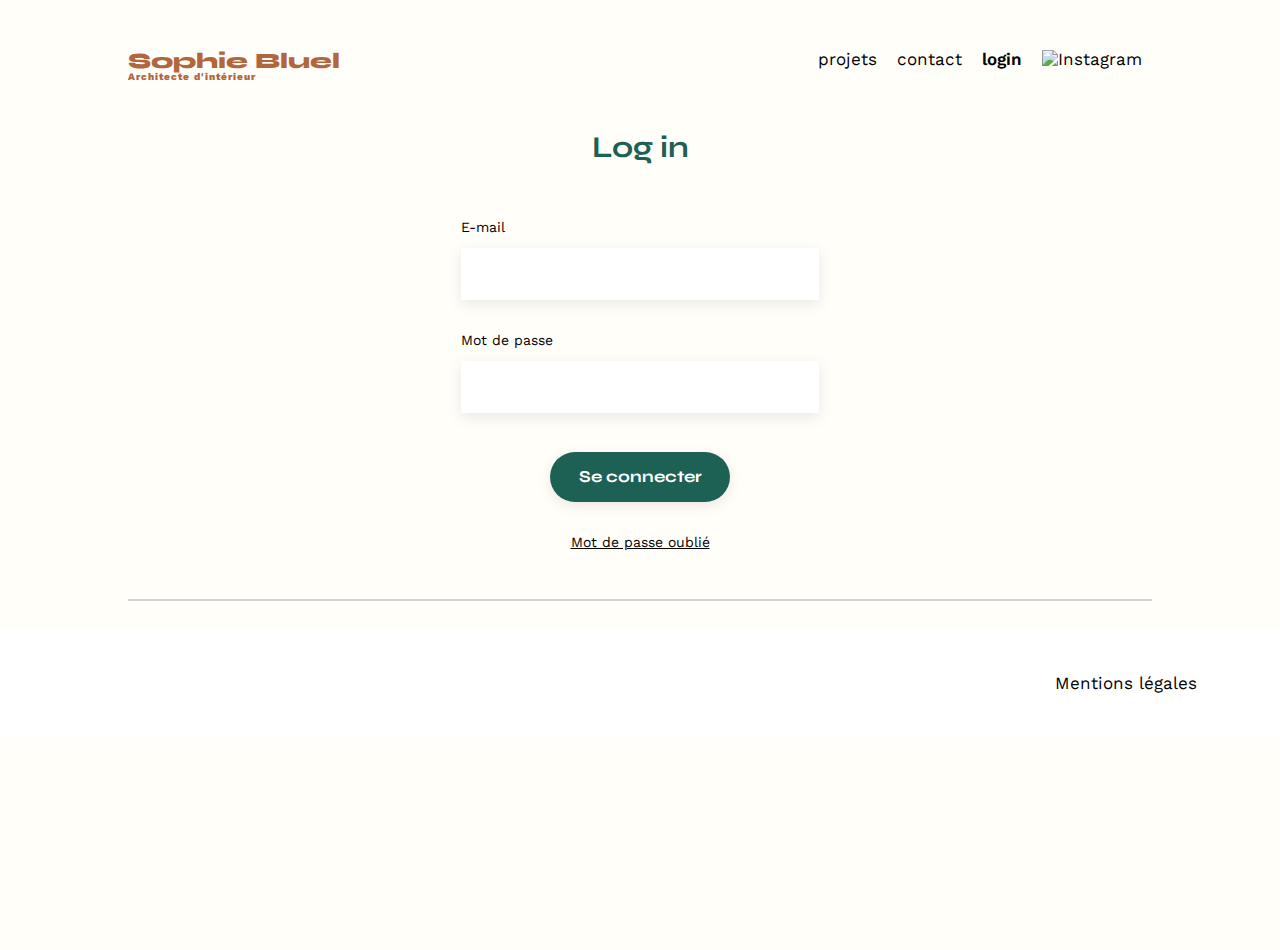
==== FrontEnd/login.html @ b149111e "firstcommit" ====
<!DOCTYPE html>
<html lang="fr">
<head>
	<meta charset="UTF-8">
	<title>Sophie Bluel - Architecte d'intérieur</title>
	<meta name="viewport" content="width=device-width, initial-scale=1.0">
	<link rel="preconnect" href="https://fonts.googleapis.com">
	<link rel="preconnect" href="https://fonts.gstatic.com" crossorigin>
	<link href="https://fonts.googleapis.com/css2?family=Syne:wght@700;800&family=Work+Sans&display=swap" rel="stylesheet">
	<meta name="description" content="">
	<link rel="stylesheet" href="./assets/style.css">
</head>
<body>
    <div class="container">
        <header>
            <h1 class="form">Sophie Bluel <span class="job-title">Architecte d'intérieur</span></h1>
            <nav>
                <ul class="navigation">
                    <li><a href="index.html">projets</a></li>
                    <li><a href="#contact">contact</a></li>
                    <li><a class = "currentlink" href="login.html">login</a></li>
                    <li><img src="./assets/icons/instagram.png" alt="Instagram"></li>
                </ul>
            </nav>
        </header>
        <main id="log-in">
            <h2>Log in</h2>
            <form class="form" action="#" method="post">
				<div id="email-container" class="form">
                    <label for="email">E-mail</label>
				    <input type="email" name="email" id="email" required>
				</div>
                <div id="password-container" class="form">
                    <label for="password">Mot de passe</label>
                    <input type="password" name="password" id="password" required>
                </div>
                <input type="submit" value="Se connecter" id="submit-form">
			</form>
            <a href="#" class="forgot-password">Mot de passe oublié</a>
        </main>
    </div>
<footer>
    <nav>
        <ul>
            <li>Mentions légales</li>
        </ul>
    </nav>
</footer>
<script src="login.js"></script>
<script src="modal.js"></script>
</body>
</html>
---- FrontEnd/assets/style.css ----
/* http://meyerweb.com/eric/tools/css/reset/
   v2.0 | 20110126
   License: none (public domain)
*/

html, body, div, span, applet, object, iframe,
h1, h2, h3, h4, h5, h6, p, blockquote, pre,
a, abbr, acronym, address, big, cite, code,
del, dfn, em, img, ins, kbd, q, s, samp,
small, strike, strong, sub, sup, tt, var,
b, u, i, center,
dl, dt, dd, ol, ul, li,
fieldset, form, label, legend,
table, caption, tbody, tfoot, thead, tr, th, td,
article, aside, canvas, details, embed,
figure, figcaption, footer, header, hgroup,
menu, nav, output, ruby, section, summary,
time, mark, audio, video {
	margin: 0;
	padding: 0;
	border: 0;
	font-size: 100%;
	font: inherit;
	vertical-align: baseline;
}
/* HTML5 display-role reset for older browsers */
article, aside, details, figcaption, figure,
footer, header, hgroup, menu, nav, section {
	display: block;
}

body {
	line-height: 1;
}

ol, ul {
	list-style: none;
}
a{
    text-decoration: none;
    color:#000000;
}
blockquote, q {
	quotes: none;
}
blockquote:before, blockquote:after,
q:before, q:after {
	content: '';
	content: none;
}
table {
	border-collapse: collapse;
	border-spacing: 0;
}
/** end reset css**/
html, body, .bodyContainer {
	height: 100%;
}
body{
    background-color: #FFFEF8;
	font-family: 'Work Sans' ;
	font-size: 14px;
}
.container {
	max-width: 1140px;
	margin: 0 auto;
}
header {
	display: flex;
	justify-content: space-between;
	margin: 50px 0
}
section {
	margin: 60px 0
}

h1{
	display: flex;
	flex-direction: column;
	font-family: 'Syne';
	font-size: 22px;
	font-weight: 800;
	color: #B1663C
}

h1 > span {
	font-family: 'Work Sans';
	font-size:10px;
	letter-spacing: 0.1em;
}

h2{
	font-family: 'Syne';
	font-weight: 700;
	font-size: 30px;
	color: #1D6154;
}
nav ul {
	display: flex;
	align-items: center;
	list-style-type: none;

}
nav li {
	padding: 0 10px;
    line-height: 19px;
    font-size: 17px;
}
nav li :hover {
    font-weight: 700;
}
nav li :visited {
    font-weight: 700;
}
#introduction {
	display: flex;
	align-items: center;
}
#introduction figure {
	flex: 1
}
#introduction img {
	display: block;
	margin: auto;
	width: 80%;
}

#introduction article {
	flex: 1
}
#introduction h2 {
	margin-bottom: 1em;
}

#introduction p {
	margin-bottom: 0.5em;
}
#portfolio {
    width: 90%;
   margin: 0 auto;
   margin-bottom: 57px;
   
}
#portfolio h2 {
	text-align: center;
}
/*galerie*/
.filtersButtons {
	display: flex;
	gap: 10px;
	justify-content: center;
}
.filters {
	font-size: 16px;
	font-weight: 700;
	color: #1D6154;
	border: 1px solid #1D6154;
	border-radius: 60px;
	padding: 10px 20px;
	margin-top: 21px;
	margin-bottom: 51px;
	cursor: pointer;
}
.filterSelected {
	background-color: #1D6154;
	color: #FFFFFF;
}

.gallery {
	width: 100%;
	display: grid;
	grid-template-columns: 1fr 1fr 1fr;
	grid-column-gap: 20px;
	grid-row-gap: 20px;
}

.gallery img {
	width: 100%;

}

#contact {
	width: 50%;
    margin: auto;
}
#contact > * {
	text-align: center;

}
#contact h2{
	margin-bottom: 20px;
}
#contact form {
	text-align: left;
	margin-top:30px;
	display: flex;
	flex-direction: column;
}

#contact input {
	height: 50px;
	font-size: 1.2em;
	border: none;
	box-shadow: 0px 4px 14px rgba(0, 0, 0, 0.09);
}
#contact label {
	margin: 2em 0 1em 0;
}
#contact textarea {
	border: none;
	box-shadow: 0px 4px 14px rgba(0, 0, 0, 0.09);
}

input[type="submit"]{
	font-family: 'Syne';
	font-weight: 700;
	color: white;
	background-color: #1D6154;
	margin : 2em auto ;
	width: 180px;
	text-align: center;
	border-radius: 60px ;
}
input[type="submit"]:hover{
    background-color: black;
}

/*log-in css*/
#log-in {
    width: 50%;
    margin: auto;
    text-align: center;
}
#log-in h2 {
    text-align: center;}
#log-in input {
    height: 50px;
    font-size: 1.2em;
    border: none;
    box-shadow: 0px 4px 14px rgba(0, 0, 0, 0.09);
}  
#email-container,
#password-container {
    width: 70%;
}

#log-in form {
    text-align: left;
    margin-top: 30px;
    align-items: center;
  }
.form{
    display: flex;
    flex-direction: column;
}
#log-in label {
    margin: 2em 0 1em 0;
}
.info {
	margin: 0 auto 47px auto;
	width: 65%;
}
.info label {
	text-align: left;
	margin-top: 20px;
	margin-bottom: 10px;
}
.errorMessage {
	color: #ff0000;
	font-size: 13px;
	text-align: left;
	margin-top: 5px;
}
.inputError {
	background: #fff0f4;
	border: 2px #ff0000 solid;
}
.info input, .info select {
	height: 50px;
}
#submitWork {
	width: 240px;
	height: 36px;
	border: none;
	margin-top: 32px;
	margin-bottom: 55px;
	display: flex;
	justify-content: center;
}
.currentlink{
    font-weight: 600;
}
.forgot-password{
  text-align: center;
  text-decoration:underline;
}

footer {
	background-color: #FFFFFF;
}
footer nav ul {
	display: flex;
	justify-content: flex-end;
	margin: 2em;
    padding:45px;
}
/*mode edition*/
#edition-mode {
	display: flex;
	justify-content: center;
	align-items: center;
	margin: 0px;
	padding: 10px 0px;
	width: 100%;
	background-color: black;

}

#edition-mode h3 {
	color: white;
	text-align: center;
	margin: 0px 10px;
}

#edition-mode i {
	color: white;
	text-align: center;
	margin: 0px 10px;
}

#edition-mode a {
	border: 1px solid white;
	border-radius: 30px;
	padding: 10px;
	background-color: #FFFEF8;
	margin: 0px 5px;
	font-weight: 600;
}

.link-wrapper {
	display: flex;
	justify-content: center;
	align-items:baseline;

}
/*modal*/
.modal-link i {
	color: black;
	margin-left: 20px;
	font-size: small;
	align-content: center;
}

.modal-link a {
	color: black;
	margin-left: 5px;
	font-size: small;
	align-content: center;
}

#edit-photo i {
	color: black;
	margin-top: 30px;
	margin-left: 50px;
	font-size: small;
	align-content: center;
}

#edit-photo a {
	color: black;
	margin-left: 5px;
	font-size: small;
	align-content: center;
}
/* modal */

.modal {
	position: fixed;
	display: flex;
	align-items: center;
	justify-content: center;
	top: 0;
	left: 0;
	width: 100%;
	height: 100%;
	background:grey;
}

.modal-wrapper {
	display: flex;
	flex-direction: column;
	justify-content: center;
	align-items: center;
	border-radius: 20px;
	width: 700px;
	max-width: calc(100vw - 80px);
	max-height: calc(100vh - 80px);
	padding: 20px;
	background-color: #FFF;
}

#title-modal {
	font-size: 26px;
	margin: 40px 0px;
}

.btn-delete-all {
	font-family: 'Syne';	
}

.btn-add-photo, .btn-valid {
	width: 240px;
	color: white;
	background-color: #1D6154;
	border: 1px solid;
	padding: 10px 10px;
	font-family: 'Syne';
	cursor: pointer;
}

.container {
	padding-bottom: 50px;
	width: 80%;
	grid-template-columns: 1fr 1fr 1fr 1fr 1fr;
	grid-column-gap: 10px;
	grid-row-gap: 20px;
	border-bottom: 2px solid lightgrey;
}

.container img {
	width: 100%;
}

.flex-button {
	width: 104px;
	position: absolute;
	display: flex;
	justify-content: end;
	margin-top: 5px;
}

.btn-delete, .btn-extend {
	background-color: black;
	color: white;
	border: none;
	padding: 4px;
	margin: 0px 3px;
	font-size: 10px;
	border-radius: 5px;
	cursor: pointer;
}

.btn-extend {
	opacity: 0;
}

:focus {
	box-shadow: 0 0 1px blue;
}

.nav-modal {
	width: 100%;
	display: flex;
}

.modal-close, .modal-return {
	background-color: white;
	border: none;
	cursor: pointer;
}

.modal-close i, .modal-return i {
	font-size: 24px;
	justify-content: end;
}

.upload-container, .photo-preview {
	display: flex;
	flex-direction: column;
	align-items: center;
	background-color: #e8f1f7;
}

.upload-container i {
	font-size: 50px;
	margin: 25px 0px;
	opacity: 60%;
	color: grey;
}

.upload-container p {
	margin: 15px 0px;
}

.upload-image {
	display: inline-block;
	position: relative;
	overflow: hidden;
  }

.upload-image input[type=file] {
	left: 0;
	top: 0;
	opacity: 0;
	position: absolute;
	font-size: 90px;
  }

.btn-upload {
	background-color: #cbd6dc;
	border: none;
	color: #306685;
	border-radius: 60px;
	font-size: 14px;
	font-family: 'Syne';
	font-weight: 700;
	width: 180px;
	padding: 10px 0px;
	cursor: pointer;
  }

  .photo-preview img {
	height: 180px;
	object-fit: contain;
  }
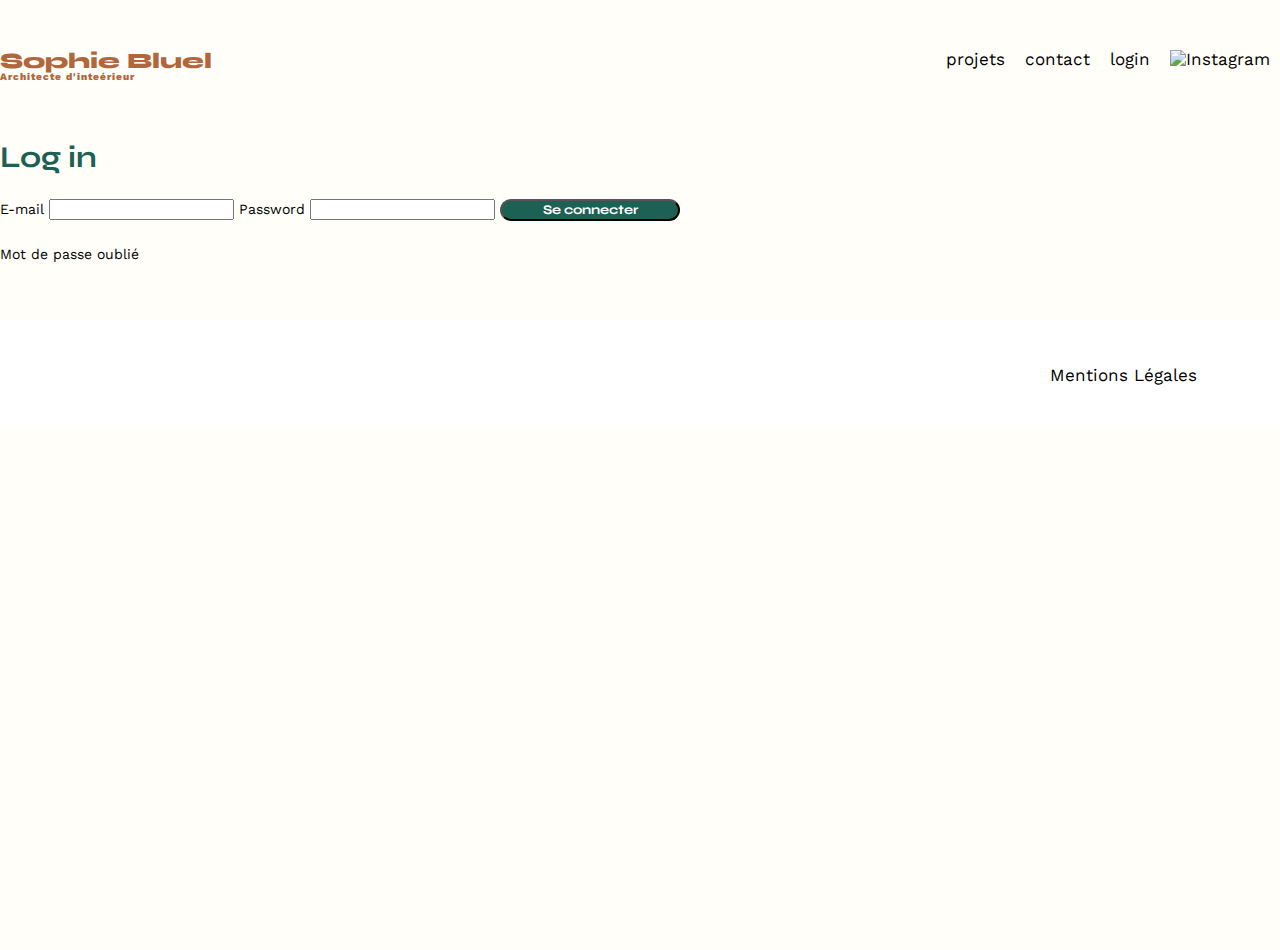
==== commit 59f8200b: "login logout" ====
--- a/FrontEnd/login.html
+++ b/FrontEnd/login.html
@@ -1,55 +1,52 @@
 <!DOCTYPE html>
 <html lang="fr">
+
 <head>
 	<meta charset="UTF-8">
 	<title>Sophie Bluel - Architecte d'intérieur</title>
 	<meta name="viewport" content="width=device-width, initial-scale=1.0">
 	<link rel="preconnect" href="https://fonts.googleapis.com">
 	<link rel="preconnect" href="https://fonts.gstatic.com" crossorigin>
-	<link href="https://fonts.googleapis.com/css2?family=Syne:wght@700;800&family=Work+Sans&display=swap" rel="stylesheet">
-	<meta name="description" content="">
+	<link href="https://fonts.googleapis.com/css2?family=Syne:wght@700;800&family=Work+Sans&display=swap"
+		rel="stylesheet">
+	<meta name="login" content="">
 	<link rel="stylesheet" href="./assets/style.css">
 </head>
+
 <body>
-    <div class="container">
-        <header>
-            <h1 class="form">Sophie Bluel <span class="job-title">Architecte d'intérieur</span></h1>
-            <nav>
-                <ul class="navigation">
-                    <li><a href="index.html">projets</a></li>
-                    <li><a href="#contact">contact</a></li>
-                    <li><a class = "currentlink" href="login.html">login</a></li>
-                    <li><img src="./assets/icons/instagram.png" alt="Instagram"></li>
-                </ul>
-            </nav>
-        </header>
-        <main id="log-in">
-            <h2>Log in</h2>
-            <form class="form" action="#" method="post">
-				<div id="email-container" class="form">
-                    <label for="email">E-mail</label>
-				    <input type="email" name="email" id="email" required>
-				</div>
-                <div id="password-container" class="form">
-                    <label for="password">Mot de passe</label>
-                    <input type="password" name="password" id="password" required>
-                </div>
-                <input type="submit" value="Se connecter" id="submit-form">
+	<header>
+		<h1>Sophie Bluel <span>Architecte d'inteérieur</span></h1>
+		<nav>
+			<ul>
+				<li><a href="./index.html">projets</a></li>
+				<li>contact</li>
+				<li id="login-bold">login</li>
+				<li><img src="./assets/icons/instagram.png" alt="Instagram"></li>
+			</ul>
+		</nav>
+	</header>
+	<main>
+		<section id="login">
+			<h2>Log in</h2>
+			<p style="color: red;" id="error"></p>
+			<form action="#" method="post">
+				<label for="email">E-mail</label>
+				<input type="email" name="email" id="email" required>
+				<label for="password">Password</label>
+				<input type="password" name="password" id="password" required>
+				<input type="submit" value="Se connecter" id="btn-login">
 			</form>
-            <a href="#" class="forgot-password">Mot de passe oublié</a>
-        </main>
-    </div>
-<footer>
-    <nav>
-        <ul>
-            <li>Mentions légales</li>
-        </ul>
-    </nav>
-</footer>
-<script src="login.js"></script>
-<script src="modal.js"></script>
+			<p><a class="mdp-link" href="">Mot de passe oublié</a></p>
+		</section>
+	</main>
+	<footer>
+		<nav>
+			<ul>
+				<li>Mentions Légales</li>
+			</ul>
+		</nav>
+	</footer>
+	<script rel="module" src="./assets/javascript/login.js"></script>
 </body>
-</html>
 
-
-
+</html>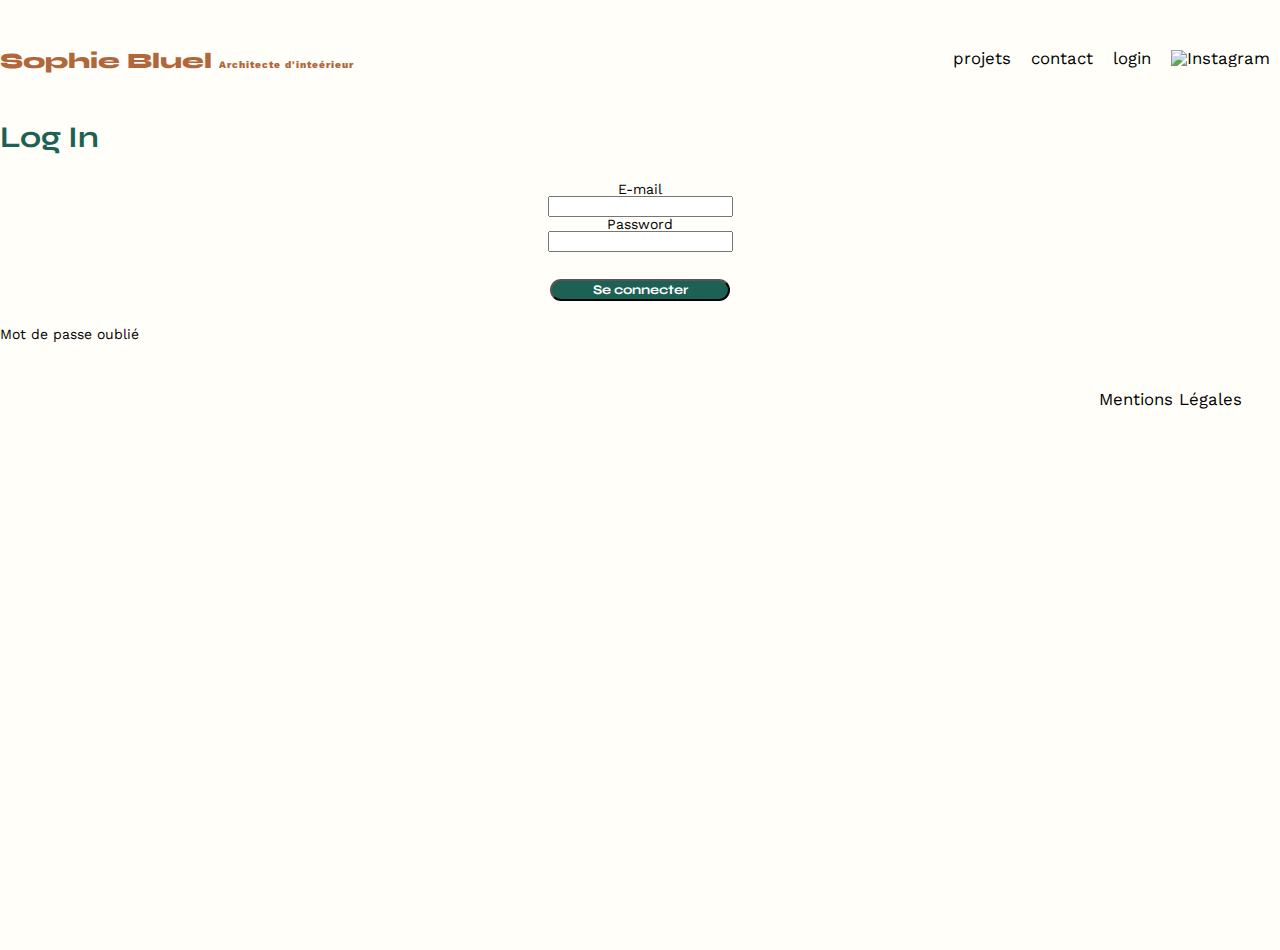
==== commit 986a3439: "mode edition corrigé" ====
--- a/FrontEnd/login.html
+++ b/FrontEnd/login.html
@@ -27,7 +27,7 @@
 	</header>
 	<main>
 		<section id="login">
-			<h2>Log in</h2>
+			<h2>Log In</h2>
 			<p style="color: red;" id="error"></p>
 			<form action="#" method="post">
 				<label for="email">E-mail</label>
--- a/FrontEnd/assets/style.css
+++ b/FrontEnd/assets/style.css
@@ -28,17 +28,14 @@
 footer, header, hgroup, menu, nav, section {
 	display: block;
 }
-
 body {
 	line-height: 1;
 }
-
 ol, ul {
 	list-style: none;
 }
-a{
-    text-decoration: none;
-    color:#000000;
+a:visited {
+	color: #000000;
 }
 blockquote, q {
 	quotes: none;
@@ -56,10 +53,11 @@
 html, body, .bodyContainer {
 	height: 100%;
 }
-body{
-    background-color: #FFFEF8;
+
+body {
 	font-family: 'Work Sans' ;
 	font-size: 14px;
+	background-color: #FFFEF8;
 }
 .container {
 	max-width: 1140px;
@@ -71,12 +69,10 @@
 	margin: 50px 0
 }
 section {
-	margin: 60px 0
+	margin: 50px 0
 }
 
 h1{
-	display: flex;
-	flex-direction: column;
 	font-family: 'Syne';
 	font-size: 22px;
 	font-weight: 800;
@@ -87,13 +83,14 @@
 	font-family: 'Work Sans';
 	font-size:10px;
 	letter-spacing: 0.1em;
+;
 }
 
 h2{
 	font-family: 'Syne';
 	font-weight: 700;
 	font-size: 30px;
-	color: #1D6154;
+	color: #1D6154
 }
 nav ul {
 	display: flex;
@@ -101,17 +98,52 @@
 	list-style-type: none;
 
 }
+nav li :hover {
+    font-weight: 700;
+}
+nav li :visited {
+    font-weight: 700;
+}
+
+a {
+	text-decoration: none;
+	color: inherit;
+}
 nav li {
 	padding: 0 10px;
-    line-height: 19px;
-    font-size: 17px;
-}
-nav li :hover {
-    font-weight: 700;
-}
-nav li :visited {
-    font-weight: 700;
-}
+	font-size: 1.2em;
+}
+nav a {
+	text-decoration: none;
+}
+
+.currentLink {
+    font-weight: 600;
+}
+
+/*edition mode*/
+#edition-mode{
+    display: flex;
+    justify-content: center;
+    width: 100%;
+    height: 56px;
+    background-color: #000000;
+    color: #ffffff;
+}
+#edition-mode button {
+    border: none;
+    border-radius: 9999px;
+    padding: 8px 12px;
+    font-family: 'Work Sans';
+    cursor: pointer;
+}
+#edition-mode h3,i {
+    padding: 8px 12px;
+    font-family: 'Work Sans';
+    cursor: pointer;
+    margin: 12px 0 auto 0;
+} 
+
 #introduction {
 	display: flex;
 	align-items: center;
@@ -124,7 +156,6 @@
 	margin: auto;
 	width: 80%;
 }
-
 #introduction article {
 	flex: 1
 }
@@ -135,37 +166,10 @@
 #introduction p {
 	margin-bottom: 0.5em;
 }
-#portfolio {
-    width: 90%;
-   margin: 0 auto;
-   margin-bottom: 57px;
-   
-}
 #portfolio h2 {
 	text-align: center;
-}
-/*galerie*/
-.filtersButtons {
-	display: flex;
-	gap: 10px;
-	justify-content: center;
-}
-.filters {
-	font-size: 16px;
-	font-weight: 700;
-	color: #1D6154;
-	border: 1px solid #1D6154;
-	border-radius: 60px;
-	padding: 10px 20px;
-	margin-top: 21px;
-	margin-bottom: 51px;
-	cursor: pointer;
-}
-.filterSelected {
-	background-color: #1D6154;
-	color: #FFFFFF;
-}
-
+	margin-bottom: 1em;
+}
 .gallery {
 	width: 100%;
 	display: grid;
@@ -178,10 +182,9 @@
 	width: 100%;
 
 }
-
 #contact {
 	width: 50%;
-    margin: auto;
+margin: auto;
 }
 #contact > * {
 	text-align: center;
@@ -210,7 +213,14 @@
 	border: none;
 	box-shadow: 0px 4px 14px rgba(0, 0, 0, 0.09);
 }
-
+form{
+    text-align: left;
+    margin-top: 30px;
+    align-items: center;
+    display: flex;
+    flex-direction: column;
+  
+}
 input[type="submit"]{
 	font-family: 'Syne';
 	font-weight: 700;
@@ -221,306 +231,10 @@
 	text-align: center;
 	border-radius: 60px ;
 }
-input[type="submit"]:hover{
-    background-color: black;
-}
-
-/*log-in css*/
-#log-in {
-    width: 50%;
-    margin: auto;
-    text-align: center;
-}
-#log-in h2 {
-    text-align: center;}
-#log-in input {
-    height: 50px;
-    font-size: 1.2em;
-    border: none;
-    box-shadow: 0px 4px 14px rgba(0, 0, 0, 0.09);
-}  
-#email-container,
-#password-container {
-    width: 70%;
-}
-
-#log-in form {
-    text-align: left;
-    margin-top: 30px;
-    align-items: center;
-  }
-.form{
-    display: flex;
-    flex-direction: column;
-}
-#log-in label {
-    margin: 2em 0 1em 0;
-}
-.info {
-	margin: 0 auto 47px auto;
-	width: 65%;
-}
-.info label {
-	text-align: left;
-	margin-top: 20px;
-	margin-bottom: 10px;
-}
-.errorMessage {
-	color: #ff0000;
-	font-size: 13px;
-	text-align: left;
-	margin-top: 5px;
-}
-.inputError {
-	background: #fff0f4;
-	border: 2px #ff0000 solid;
-}
-.info input, .info select {
-	height: 50px;
-}
-#submitWork {
-	width: 240px;
-	height: 36px;
-	border: none;
-	margin-top: 32px;
-	margin-bottom: 55px;
-	display: flex;
-	justify-content: center;
-}
-.currentlink{
-    font-weight: 600;
-}
-.forgot-password{
-  text-align: center;
-  text-decoration:underline;
-}
-
-footer {
-	background-color: #FFFFFF;
-}
+
 footer nav ul {
 	display: flex;
 	justify-content: flex-end;
-	margin: 2em;
-    padding:45px;
-}
-/*mode edition*/
-#edition-mode {
-	display: flex;
-	justify-content: center;
-	align-items: center;
-	margin: 0px;
-	padding: 10px 0px;
-	width: 100%;
-	background-color: black;
-
-}
-
-#edition-mode h3 {
-	color: white;
-	text-align: center;
-	margin: 0px 10px;
-}
-
-#edition-mode i {
-	color: white;
-	text-align: center;
-	margin: 0px 10px;
-}
-
-#edition-mode a {
-	border: 1px solid white;
-	border-radius: 30px;
-	padding: 10px;
-	background-color: #FFFEF8;
-	margin: 0px 5px;
-	font-weight: 600;
-}
-
-.link-wrapper {
-	display: flex;
-	justify-content: center;
-	align-items:baseline;
-
-}
-/*modal*/
-.modal-link i {
-	color: black;
-	margin-left: 20px;
-	font-size: small;
-	align-content: center;
-}
-
-.modal-link a {
-	color: black;
-	margin-left: 5px;
-	font-size: small;
-	align-content: center;
-}
-
-#edit-photo i {
-	color: black;
-	margin-top: 30px;
-	margin-left: 50px;
-	font-size: small;
-	align-content: center;
-}
-
-#edit-photo a {
-	color: black;
-	margin-left: 5px;
-	font-size: small;
-	align-content: center;
-}
-/* modal */
-
-.modal {
-	position: fixed;
-	display: flex;
-	align-items: center;
-	justify-content: center;
-	top: 0;
-	left: 0;
-	width: 100%;
-	height: 100%;
-	background:grey;
-}
-
-.modal-wrapper {
-	display: flex;
-	flex-direction: column;
-	justify-content: center;
-	align-items: center;
-	border-radius: 20px;
-	width: 700px;
-	max-width: calc(100vw - 80px);
-	max-height: calc(100vh - 80px);
-	padding: 20px;
-	background-color: #FFF;
-}
-
-#title-modal {
-	font-size: 26px;
-	margin: 40px 0px;
-}
-
-.btn-delete-all {
-	font-family: 'Syne';	
-}
-
-.btn-add-photo, .btn-valid {
-	width: 240px;
-	color: white;
-	background-color: #1D6154;
-	border: 1px solid;
-	padding: 10px 10px;
-	font-family: 'Syne';
-	cursor: pointer;
-}
-
-.container {
-	padding-bottom: 50px;
-	width: 80%;
-	grid-template-columns: 1fr 1fr 1fr 1fr 1fr;
-	grid-column-gap: 10px;
-	grid-row-gap: 20px;
-	border-bottom: 2px solid lightgrey;
-}
-
-.container img {
-	width: 100%;
-}
-
-.flex-button {
-	width: 104px;
-	position: absolute;
-	display: flex;
-	justify-content: end;
-	margin-top: 5px;
-}
-
-.btn-delete, .btn-extend {
-	background-color: black;
-	color: white;
-	border: none;
-	padding: 4px;
-	margin: 0px 3px;
-	font-size: 10px;
-	border-radius: 5px;
-	cursor: pointer;
-}
-
-.btn-extend {
-	opacity: 0;
-}
-
-:focus {
-	box-shadow: 0 0 1px blue;
-}
-
-.nav-modal {
-	width: 100%;
-	display: flex;
-}
-
-.modal-close, .modal-return {
-	background-color: white;
-	border: none;
-	cursor: pointer;
-}
-
-.modal-close i, .modal-return i {
-	font-size: 24px;
-	justify-content: end;
-}
-
-.upload-container, .photo-preview {
-	display: flex;
-	flex-direction: column;
-	align-items: center;
-	background-color: #e8f1f7;
-}
-
-.upload-container i {
-	font-size: 50px;
-	margin: 25px 0px;
-	opacity: 60%;
-	color: grey;
-}
-
-.upload-container p {
-	margin: 15px 0px;
-}
-
-.upload-image {
-	display: inline-block;
-	position: relative;
-	overflow: hidden;
-  }
-
-.upload-image input[type=file] {
-	left: 0;
-	top: 0;
-	opacity: 0;
-	position: absolute;
-	font-size: 90px;
-  }
-
-.btn-upload {
-	background-color: #cbd6dc;
-	border: none;
-	color: #306685;
-	border-radius: 60px;
-	font-size: 14px;
-	font-family: 'Syne';
-	font-weight: 700;
-	width: 180px;
-	padding: 10px 0px;
-	cursor: pointer;
-  }
-
-  .photo-preview img {
-	height: 180px;
-	object-fit: contain;
-  }
-
+	margin: 2em
+}
+
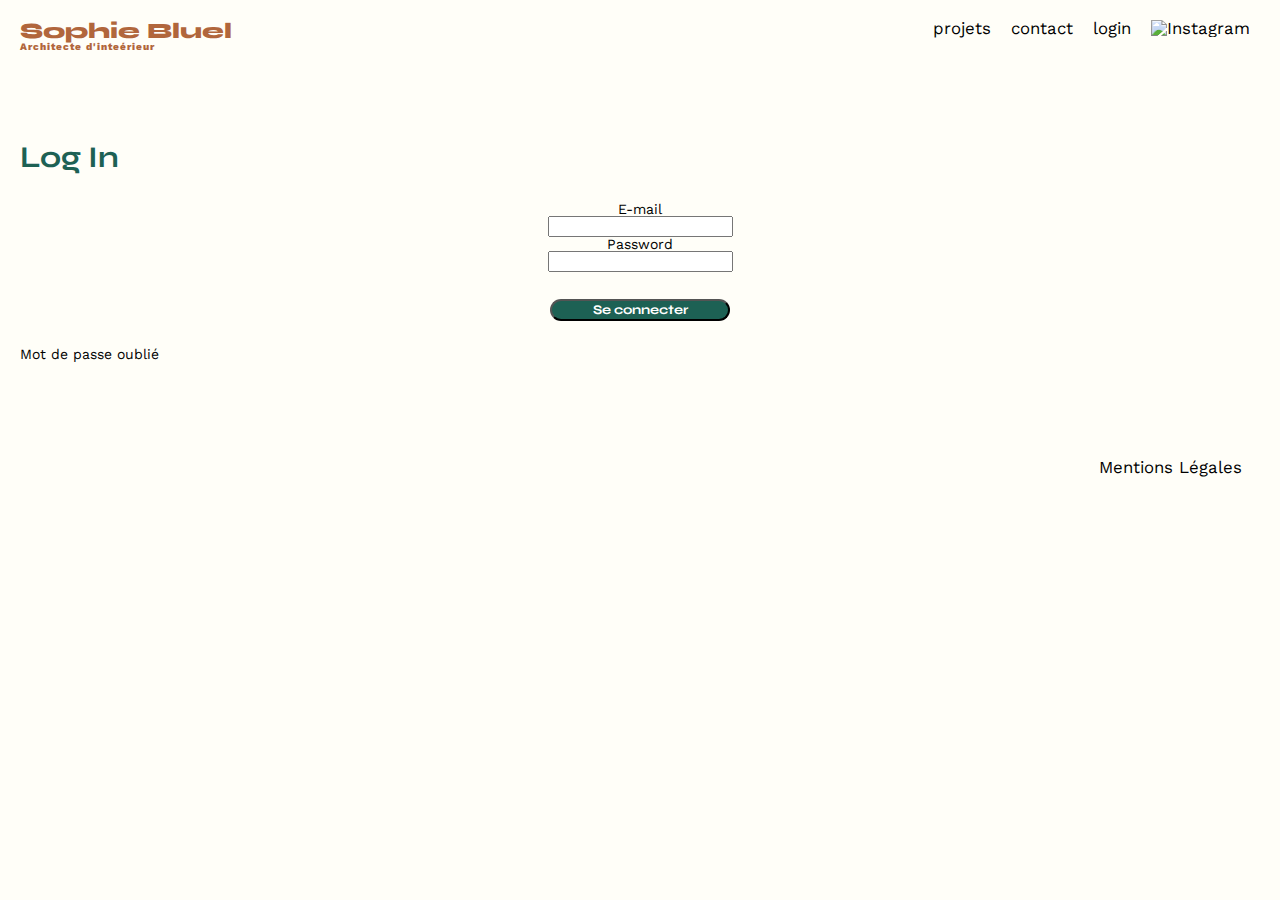
==== commit 0e21bec9: "css modification" ====
--- a/FrontEnd/login.html
+++ b/FrontEnd/login.html
@@ -15,11 +15,12 @@
 
 <body>
 	<header>
-		<h1>Sophie Bluel <span>Architecte d'inteérieur</span></h1>
+		<h1>Sophie Bluel 
+        <span>Architecte d'inteérieur</span></h1>
 		<nav>
 			<ul>
-				<li><a href="./index.html">projets</a></li>
-				<li>contact</li>
+				<li><a href= "index.html" >projets</a></li>
+				<li><a href= "#contact" >contact</a></li>
 				<li id="login-bold">login</li>
 				<li><img src="./assets/icons/instagram.png" alt="Instagram"></li>
 			</ul>
--- a/FrontEnd/assets/style.css
+++ b/FrontEnd/assets/style.css
@@ -30,12 +30,20 @@
 }
 body {
 	line-height: 1;
+    height: 800px;
+    display: flex;
+    flex-direction: column;
+    background-color: #FFFEF8;
+}
+main{
+    margin:20px;
 }
 ol, ul {
 	list-style: none;
 }
 a:visited {
 	color: #000000;
+    font-weight: 900;
 }
 blockquote, q {
 	quotes: none;
@@ -66,17 +74,19 @@
 header {
 	display: flex;
 	justify-content: space-between;
-	margin: 50px 0
+	margin: 20px;
 }
 section {
-	margin: 50px 0
+	margin: 50px 0;
 }
 
 h1{
-	font-family: 'Syne';
-	font-size: 22px;
-	font-weight: 800;
-	color: #B1663C
+	display: flex;
+   flex-direction: column;
+   font-family: 'Syne';
+   font-size: 22px;
+   font-weight: 800;
+   color: #B1663C;
 }
 
 h1 > span {
@@ -101,7 +111,7 @@
 nav li :hover {
     font-weight: 700;
 }
-nav li :visited {
+li :visited{
     font-weight: 700;
 }
 
@@ -149,7 +159,7 @@
 	align-items: center;
 }
 #introduction figure {
-	flex: 1
+	flex: 1;
 }
 #introduction img {
 	display: block;
@@ -157,7 +167,7 @@
 	width: 80%;
 }
 #introduction article {
-	flex: 1
+	flex: 1;
 }
 #introduction h2 {
 	margin-bottom: 1em;
@@ -170,6 +180,43 @@
 	text-align: center;
 	margin-bottom: 1em;
 }
+
+/*filters div*/
+.filters{
+    display: flex;
+    gap: 10px;
+    justify-content: center;
+}
+#btn-all{
+
+        font-size: 16px;
+        font-weight: 700;
+        color: #1D6154;
+        border: 1px solid #1D6154;
+        background-color:  #FFFEF8;
+        border-radius: 60px;
+        padding: 10px 20px;
+        margin-top: 21px;
+        margin-bottom: 51px;
+        cursor: pointer;
+
+}
+#btn-objects,#btn-apartments,#btn-hotels{
+    font-size: 16px;
+    font-weight: 700;
+    color: #1D6154;
+    border: 1px solid #1D6154;
+    border-radius: 60px;
+    padding: 10px 20px;
+    margin-top: 21px;
+    margin-bottom: 51px;
+    cursor: pointer;
+    background-color:  #FFFEF8;
+}
+#filteractive{
+    background-color: #1D6154;
+    color: #FFFFFF;
+  }
 .gallery {
 	width: 100%;
 	display: grid;
@@ -235,6 +282,7 @@
 footer nav ul {
 	display: flex;
 	justify-content: flex-end;
-	margin: 2em
-}
-
+	margin: 2em;
+}
+
+
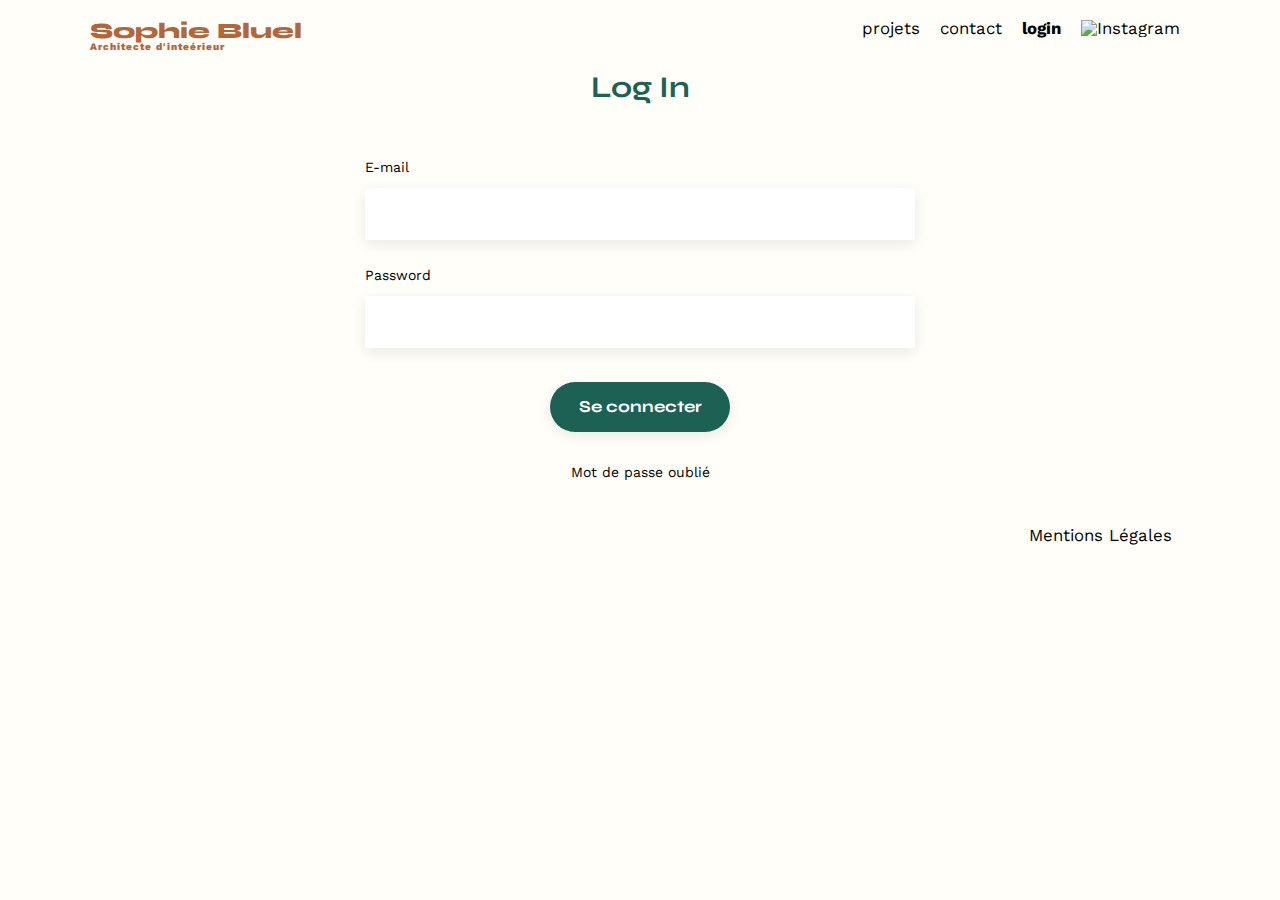
==== commit dcb089fa: "css modification" ====
--- a/FrontEnd/login.html
+++ b/FrontEnd/login.html
@@ -13,7 +13,8 @@
 	<link rel="stylesheet" href="./assets/style.css">
 </head>
 
-<body>
+<body class="container">
+<div>
 	<header>
 		<h1>Sophie Bluel 
         <span>Architecte d'inteérieur</span></h1>
@@ -40,6 +41,7 @@
 			<p><a class="mdp-link" href="">Mot de passe oublié</a></p>
 		</section>
 	</main>
+</div>
 	<footer>
 		<nav>
 			<ul>
--- a/FrontEnd/assets/style.css
+++ b/FrontEnd/assets/style.css
@@ -163,14 +163,18 @@
 }
 #introduction img {
 	display: block;
-	margin: auto;
+	margin-right: auto;
 	width: 80%;
 }
 #introduction article {
 	flex: 1;
 }
+#introduction article .modify{
+    margin-top: -15em;
+}
 #introduction h2 {
-	margin-bottom: 1em;
+	margin-top: -4em;
+    margin-bottom: 2em;
 }
 
 #introduction p {
@@ -178,30 +182,38 @@
 }
 #portfolio h2 {
 	text-align: center;
-	margin-bottom: 1em;
-}
-
-/*filters div*/
+    margin-bottom: 2em;
+}
+#figure .modify {
+    margin-left:7rem;
+}
+.link-wrapper div {
+    margin-left: 20rem;
+    margin-top: -5.2em;
+    margin-bottom: 2em;
+}
+.link-wrapper  div i{
+    margin-left: 2em;
+}
+/*modal*/
+.modify {
+    font-family: 'Work Sans';
+font-style: normal;
+font-size: 20px;
+font-weight: 300;
+	
+
+}
+
+
+/*filters */
 .filters{
     display: flex;
     gap: 10px;
     justify-content: center;
 }
-#btn-all{
-
-        font-size: 16px;
-        font-weight: 700;
-        color: #1D6154;
-        border: 1px solid #1D6154;
-        background-color:  #FFFEF8;
-        border-radius: 60px;
-        padding: 10px 20px;
-        margin-top: 21px;
-        margin-bottom: 51px;
-        cursor: pointer;
-
-}
-#btn-objects,#btn-apartments,#btn-hotels{
+.filtersBtn{
+
     font-size: 16px;
     font-weight: 700;
     color: #1D6154;
@@ -213,10 +225,11 @@
     cursor: pointer;
     background-color:  #FFFEF8;
 }
-#filteractive{
+.filterActive{
     background-color: #1D6154;
     color: #FFFFFF;
-  }
+    
+}
 .gallery {
 	width: 100%;
 	display: grid;
@@ -259,14 +272,6 @@
 #contact textarea {
 	border: none;
 	box-shadow: 0px 4px 14px rgba(0, 0, 0, 0.09);
-}
-form{
-    text-align: left;
-    margin-top: 30px;
-    align-items: center;
-    display: flex;
-    flex-direction: column;
-  
 }
 input[type="submit"]{
 	font-family: 'Syne';
@@ -285,4 +290,44 @@
 	margin: 2em;
 }
 
-
+/*login*/
+#login{
+    text-align: center;
+}
+#login, #contact {
+	width: 50%;
+	margin: auto;
+}
+
+#login h2, #contact h2{
+	margin-bottom: 20px;
+    text-align: center;
+}
+#login form, #contact form, .container form {
+	text-align: left;
+	margin-top:30px;
+	display: flex;
+	flex-direction: column;
+}
+
+#login input, #contact input, .container input, .container select {
+	height: 50px;
+	font-size: 1.2em;
+	border: none;
+	box-shadow: 0px 4px 14px rgba(0, 0, 0, 0.09);
+}
+#login label, #contact label, .container label {
+	margin: 2em 0 1em 0;
+    
+}
+
+#login textarea, #contact textarea {
+	border: none;
+	box-shadow: 0px 4px 14px rgba(0, 0, 0, 0.09);
+}
+#form label{
+    text-align: left;
+}
+#login-bold {
+	font-weight: bold;
+}